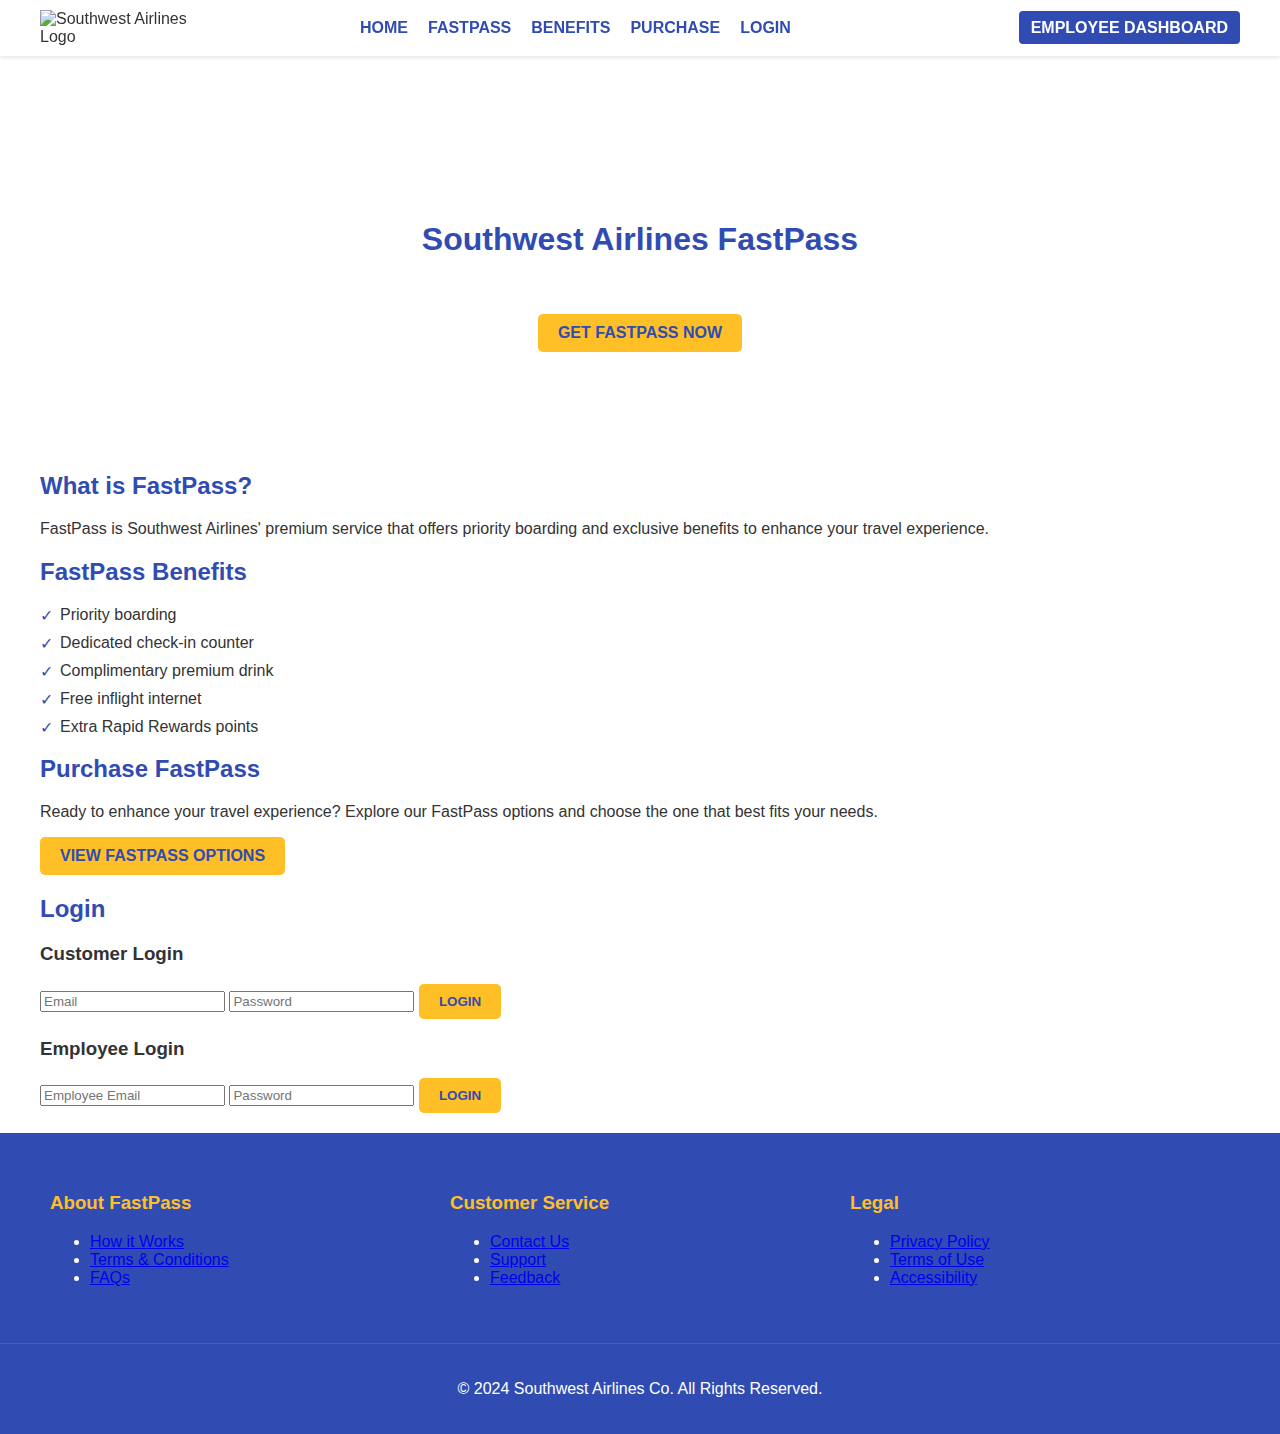
==== index.html @ 1331d0d9 "Add files via upload" ====
<!DOCTYPE html>
<html lang="en">
<head>
    <meta charset="UTF-8">
    <meta name="viewport" content="width=device-width, initial-scale=1.0">
    <title>Southwest Airlines - FastPass</title>
    <link rel="stylesheet" href="css.css">
</head>
<body>
    <header class="sticky-header">
        <div class="header-container">
            <div class="logo">
                <img src="Images/sw.png" alt="Southwest Airlines Logo">
            </div>
            <nav>
                <ul>
                    <li><a href="#home">Home</a></li>
                    <li><a href="#fastpass">FastPass</a></li>
                    <li><a href="#benefits">Benefits</a></li>
                    <li><a href="fastpass.html">Purchase</a></li>
                    <li><a href="#login" class="login-btn">Login</a></li>
                    <li><a href="employeedash.html" class="employee-dash-btn">Employee Dashboard</a></li>
                </ul>
            </nav>
        </div>
    </header>
    <main>
        <section id="hero">
            <h1>Southwest Airlines FastPass</h1>
            <p>Enjoy priority boarding and exclusive benefits with our FastPass.</p>
            <a href="fastpass.html" class="button">Get FastPass Now</a>
        </section>
        
        <section id="fastpass">
            <h2>What is FastPass?</h2>
            <p>FastPass is Southwest Airlines' premium service that offers priority boarding and exclusive benefits to enhance your travel experience.</p>
        </section>

        <section id="benefits">
            <h2>FastPass Benefits</h2>
            <ul>
                <li>Priority boarding</li>
                <li>Dedicated check-in counter</li>
                <li>Complimentary premium drink</li>
                <li>Free inflight internet</li>
                <li>Extra Rapid Rewards points</li>
            </ul>
        </section>

        <section id="purchase">
            <h2>Purchase FastPass</h2>
            <p>Ready to enhance your travel experience? Explore our FastPass options and choose the one that best fits your needs.</p>
            <a href="fastpass.html" class="button">View FastPass Options</a>
        </section>

        <section id="login">
            <h2>Login</h2>
            <div class="login-options">
                <div class="customer-login">
                    <h3>Customer Login</h3>
                    <form>
                        <input type="email" placeholder="Email" required>
                        <input type="password" placeholder="Password" required>
                        <button type="submit" class="button">Login</button>
                    </form>
                </div>
                <div class="employee-login">
                    <h3>Employee Login</h3>
                    <form action="employeedash.html" method="post">
                        <input type="email" placeholder="Employee Email" required>
                        <input type="password" placeholder="Password" required>
                        <button type="submit" class="button">Login</button>
                    </form>
                </div>
            </div>
        </section>
    </main>
    <footer>
        <div class="footer-container">
            <div class="footer-column">
                <h3>About FastPass</h3>
                <ul>
                    <li><a href="fastpass.html">How it Works</a></li>
                    <li><a href="#">Terms & Conditions</a></li>
                    <li><a href="#">FAQs</a></li>
                </ul>
            </div>
            <div class="footer-column">
                <h3>Customer Service</h3>
                <ul>
                    <li><a href="#">Contact Us</a></li>
                    <li><a href="#">Support</a></li>
                    <li><a href="#">Feedback</a></li>
                </ul>
            </div>
            <div class="footer-column">
                <h3>Legal</h3>
                <ul>
                    <li><a href="#">Privacy Policy</a></li>
                    <li><a href="#">Terms of Use</a></li>
                    <li><a href="#">Accessibility</a></li>
                </ul>
            </div>
        </div>
        <div class="footer-bottom">
            <p>&copy; 2024 Southwest Airlines Co. All Rights Reserved.</p>
        </div>
    </footer>
</body>
</html>
---- css.css ----
:root {
    --sw-blue: #304CB2;
    --sw-yellow: #FFBF27;
    --sw-red: #E32E36;
    --sw-gray: #737373;
    --sw-light-gray: #F5F5F5;
}

body {
    font-family: Arial, sans-serif;
    margin: 0;
    padding: 0;
    background-color: #FFFFFF;
    color: #333333;
    padding-top: 80px; 
}

/* Header styles */
.sticky-header {
    position: fixed;
    top: 0;
    left: 0;
    width: 100%;
    background-color: white;
    box-shadow: 0 2px 4px rgba(0,0,0,0.1);
    z-index: 1000;
}

.header-container {
    max-width: 1200px;
    margin: 0 auto;
    display: flex;
    justify-content: space-between;
    align-items: center;
    padding: 10px 20px;
}

.logo {
    width: 25%; 
    max-width: 150px; 
    min-width: 50px; 
}

.logo img {
    width: 100%;
    height: auto;
    display: block;
}

nav {
    width: 75%; 
}

nav ul {
    list-style-type: none;
    padding: 0;
    margin: 0;
    display: flex;
    justify-content: flex-end;
    align-items: center;
}

nav ul li {
    margin-left: 20px;
}

nav ul li a {
    color: var(--sw-blue);
    text-decoration: none;
    font-weight: bold;
    font-size: 16px;
    text-transform: uppercase;
}

nav ul li a:hover {
    color: var(--sw-yellow);
}

/* Employee Dashboard Button */
.employee-dash-btn {
    background-color: var(--sw-blue);
    color: white !important;
    padding: 8px 12px;
    border-radius: 4px;
    transition: background-color 0.3s ease;
}

.employee-dash-btn:hover {
    background-color: var(--sw-yellow);
    color: var(--sw-blue) !important;
}

nav ul li:last-child {
    margin-left: auto;
}

/* Main content styles */
main {
    max-width: 1200px;
    margin: 0 auto;
    padding: 20px;
}

h1, h2 {
    color: var(--sw-blue);
}

/* Hero section styles */
#hero {
    background-image: url('plane1.jpg');
    background-size: cover;
    background-position: center;
    color: white;
    text-align: center;
    padding: 100px 0;
}

.flight-search {
    background-color: rgba(255, 255, 255, 0.8);
    padding: 20px;
    border-radius: 5px;
    max-width: 800px;
    margin: 0 auto;
}

.flight-search form {
    display: flex;
    justify-content: space-between;
    flex-wrap: wrap;
}

.form-group {
    flex: 1 1 200px;
    margin: 10px;
}

.search-button {
    background-color: var(--sw-yellow);
    color: var(--sw-blue);
    border: none;
    padding: 10px 20px;
    font-weight: bold;
    cursor: pointer;
}

/* Button styles */
.button {
    background-color: var(--sw-yellow);
    color: var(--sw-blue);
    padding: 10px 20px;
    border: none;
    border-radius: 5px;
    font-weight: bold;
    text-transform: uppercase;
    text-decoration: none;
    display: inline-block;
}

.button:hover {
    background-color: #FFD257;
}

/* Search form styles */
.search-form {
    background-color: var(--sw-light-gray);
    padding: 20px;
    border-radius: 5px;
    margin-bottom: 20px;
}

.search-form input[type="text"] {
    padding: 10px;
    border: 1px solid var(--sw-gray);
    border-radius: 3px;
    width: 100%;
    box-sizing: border-box;
}

/* Benefits section */
#benefits ul {
    list-style-type: none;
    padding: 0;
}

#benefits li {
    margin-bottom: 10px;
    padding-left: 20px;
    position: relative;
}

#benefits li::before {
    content: "✓";
    color: var(--sw-blue);
    position: absolute;
    left: 0;
}

/* Contact section */
#contact p {
    margin-bottom: 20px;
}

/* Deals section styles */
#deals {
    /* Add styles for the deals section */
}

.deal-grid {
    /* Add styles for the deal grid */
    display: grid;
    grid-template-columns: repeat(auto-fit, minmax(250px, 1fr));
    gap: 20px;
}

/* Destinations section styles */
#destinations {
    /* Add styles for the destinations section */
}

.destination-carousel {
    /* Add styles for the destination carousel */
    display: flex;
    overflow-x: auto;
    scroll-snap-type: x mandatory;
    gap: 20px;
}

/* Footer styles */
footer {
    background-color: var(--sw-blue);
    color: #FFFFFF;
    padding: 20px 0;
}

.footer-container {
    display: flex;
    justify-content: space-between;
    max-width: 1200px;
    margin: 0 auto;
    padding: 20px;
}

.footer-column {
    flex: 1;
    margin: 0 10px;
}

.footer-column h3 {
    color: var(--sw-yellow);
}

.footer-bottom {
    border-top: 1px solid rgba(255, 255, 255, 0.1);
    padding-top: 20px;
    margin-top: 20px;
    text-align: center;
}

/* Accent colors */
.accent-red {
    color: var(--sw-red);
}

.accent-yellow {
    color: var(--sw-yellow);
}

/* Employee Dashboard Styles */
.dashboard-container {
    display: flex;
    flex-wrap: wrap;
    justify-content: space-around;
    padding: 20px;
}

.dashboard-card {
    background-color: var(--sw-light-gray);
    border-radius: 8px;
    padding: 20px;
    margin: 10px;
    width: calc(33% - 20px);
    box-shadow: 0 4px 6px rgba(0, 0, 0, 0.1);
}

.dashboard-card h2 {
    color: var(--sw-blue);
    margin-top: 0;
}

.dashboard-card ul {
    list-style-type: none;
    padding: 0;
}

.dashboard-card li {
    margin-bottom: 10px;
}

.logout-btn {
    background-color: var(--sw-red);
    color: white;
}

.logout-btn:hover {
    background-color: #ff4d4d;
}

/* Responsive design */
@media (max-width: 768px) {
    .header-container {
        flex-direction: column;
        align-items: flex-start;
    }

    .logo {
        width: 20%; 
        min-width: 40px;
        margin-bottom: 10px;
    }

    nav {
        width: 100%;
    }

    nav ul {
        flex-direction: column;
        align-items: flex-start;
    }

    nav ul li {
        margin-left: 0;
        margin-bottom: 10px;
    }

    nav ul li:last-child {
        margin-left: 0;
        margin-top: 10px;
    }

    .button {
        display: block;
        text-align: center;
        margin-bottom: 10px;
    }

    .flight-search form {
        flex-direction: column;
    }

    .form-group {
        margin: 5px 0;
    }

    .footer-container {
        flex-direction: column;
    }

    .footer-column {
        margin: 10px 0;
    }

    .dashboard-card {
        width: calc(50% - 20px);
    }

    .employee-dash-btn {
        display: inline-block;
    }
}

@media (max-width: 480px) {
    .dashboard-card {
        width: 100%;
    }
}


/* Employee Dashboard specific styles */
#verify-fastpass form {
    margin-bottom: 20px;
}

#verify-fastpass input[type="text"] {
    padding: 10px;
    width: 200px;
    margin-right: 10px;
}

#verification-result {
    margin-top: 20px;
    font-weight: bold;
}

.valid-fastpass {
    color: green;
}

.invalid-fastpass {
    color: red;
}

#employee-info p {
    margin: 10px 0;
}

#employee-info span {
    font-weight: bold;
}

/* Responsive adjustments */
@media (max-width: 768px) {
    #verify-fastpass input[type="text"] {
        width: 100%;
        margin-right: 0;
        margin-bottom: 10px;
    }

    #verify-fastpass button {
        width: 100%;
    }
}
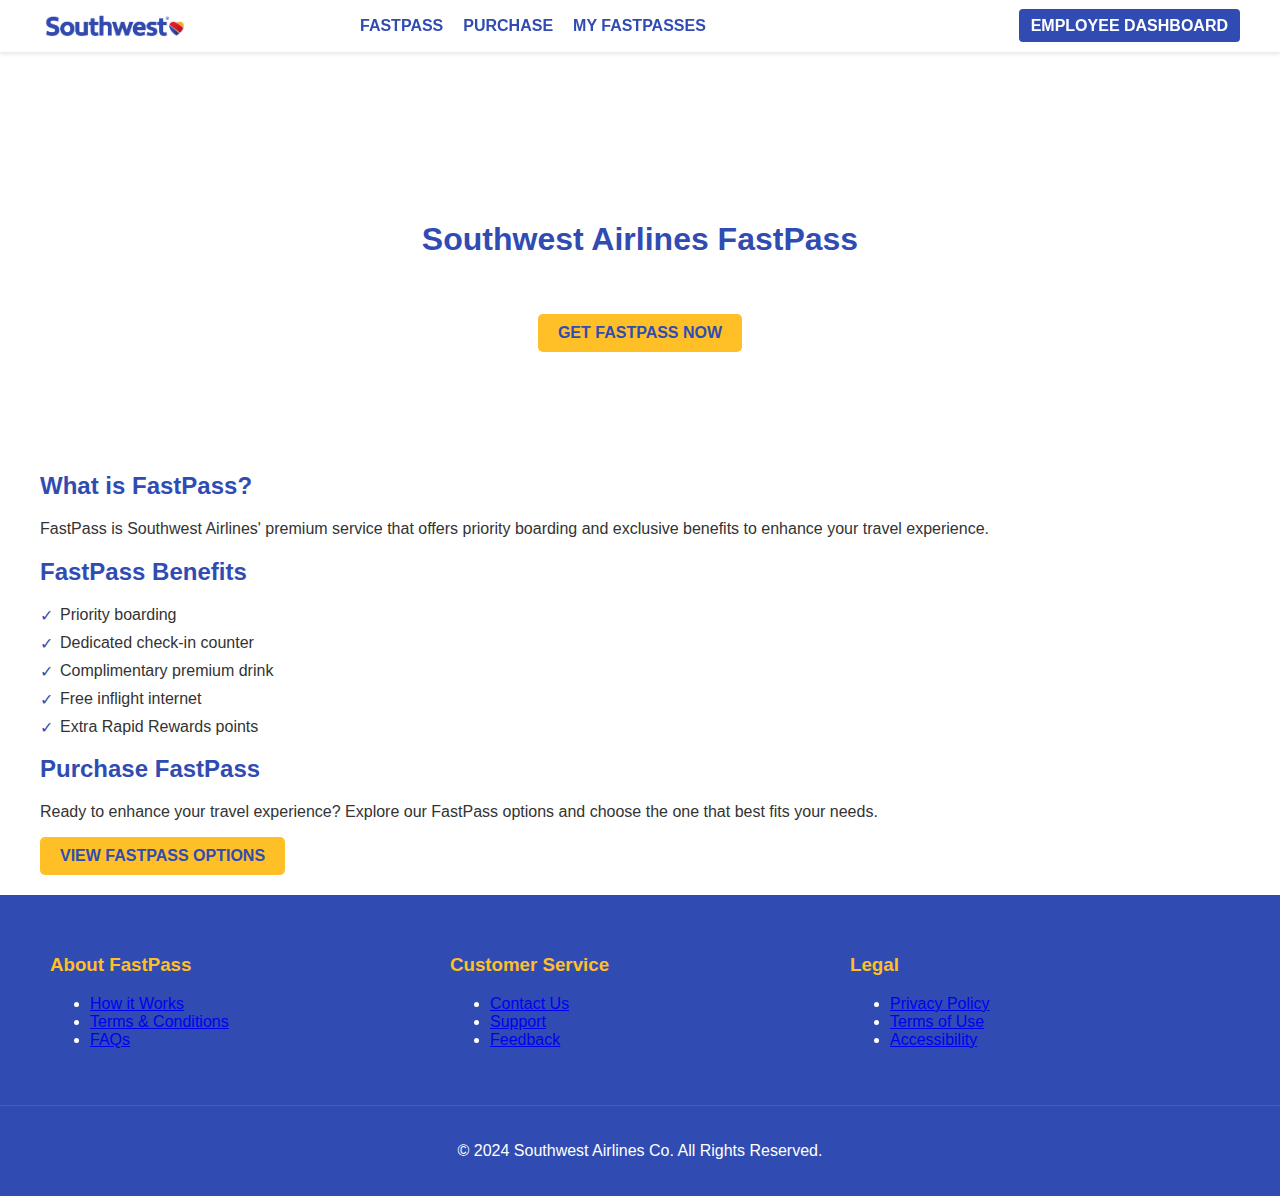
==== commit 98d6da13: "Update index.html" ====
--- a/index.html
+++ b/index.html
@@ -3,7 +3,7 @@
 <head>
     <meta charset="UTF-8">
     <meta name="viewport" content="width=device-width, initial-scale=1.0">
-    <title>Southwest Airlines - FastPass</title>
+    <title>Southwest Airlines - Home</title>
     <link rel="stylesheet" href="css.css">
 </head>
 <body>
@@ -14,11 +14,9 @@
             </div>
             <nav>
                 <ul>
-                    <li><a href="#home">Home</a></li>
-                    <li><a href="#fastpass">FastPass</a></li>
-                    <li><a href="#benefits">Benefits</a></li>
+                    <li><a href="index.html#fastpass">FastPass</a></li>
                     <li><a href="fastpass.html">Purchase</a></li>
-                    <li><a href="#login" class="login-btn">Login</a></li>
+                    <li><a href="my-fastpasses.html">My FastPasses</a></li>
                     <li><a href="employeedash.html" class="employee-dash-btn">Employee Dashboard</a></li>
                 </ul>
             </nav>
@@ -30,7 +28,7 @@
             <p>Enjoy priority boarding and exclusive benefits with our FastPass.</p>
             <a href="fastpass.html" class="button">Get FastPass Now</a>
         </section>
-        
+
         <section id="fastpass">
             <h2>What is FastPass?</h2>
             <p>FastPass is Southwest Airlines' premium service that offers priority boarding and exclusive benefits to enhance your travel experience.</p>
@@ -51,28 +49,6 @@
             <h2>Purchase FastPass</h2>
             <p>Ready to enhance your travel experience? Explore our FastPass options and choose the one that best fits your needs.</p>
             <a href="fastpass.html" class="button">View FastPass Options</a>
-        </section>
-
-        <section id="login">
-            <h2>Login</h2>
-            <div class="login-options">
-                <div class="customer-login">
-                    <h3>Customer Login</h3>
-                    <form>
-                        <input type="email" placeholder="Email" required>
-                        <input type="password" placeholder="Password" required>
-                        <button type="submit" class="button">Login</button>
-                    </form>
-                </div>
-                <div class="employee-login">
-                    <h3>Employee Login</h3>
-                    <form action="employeedash.html" method="post">
-                        <input type="email" placeholder="Employee Email" required>
-                        <input type="password" placeholder="Password" required>
-                        <button type="submit" class="button">Login</button>
-                    </form>
-                </div>
-            </div>
         </section>
     </main>
     <footer>
@@ -107,4 +83,4 @@
         </div>
     </footer>
 </body>
-</html>+</html>
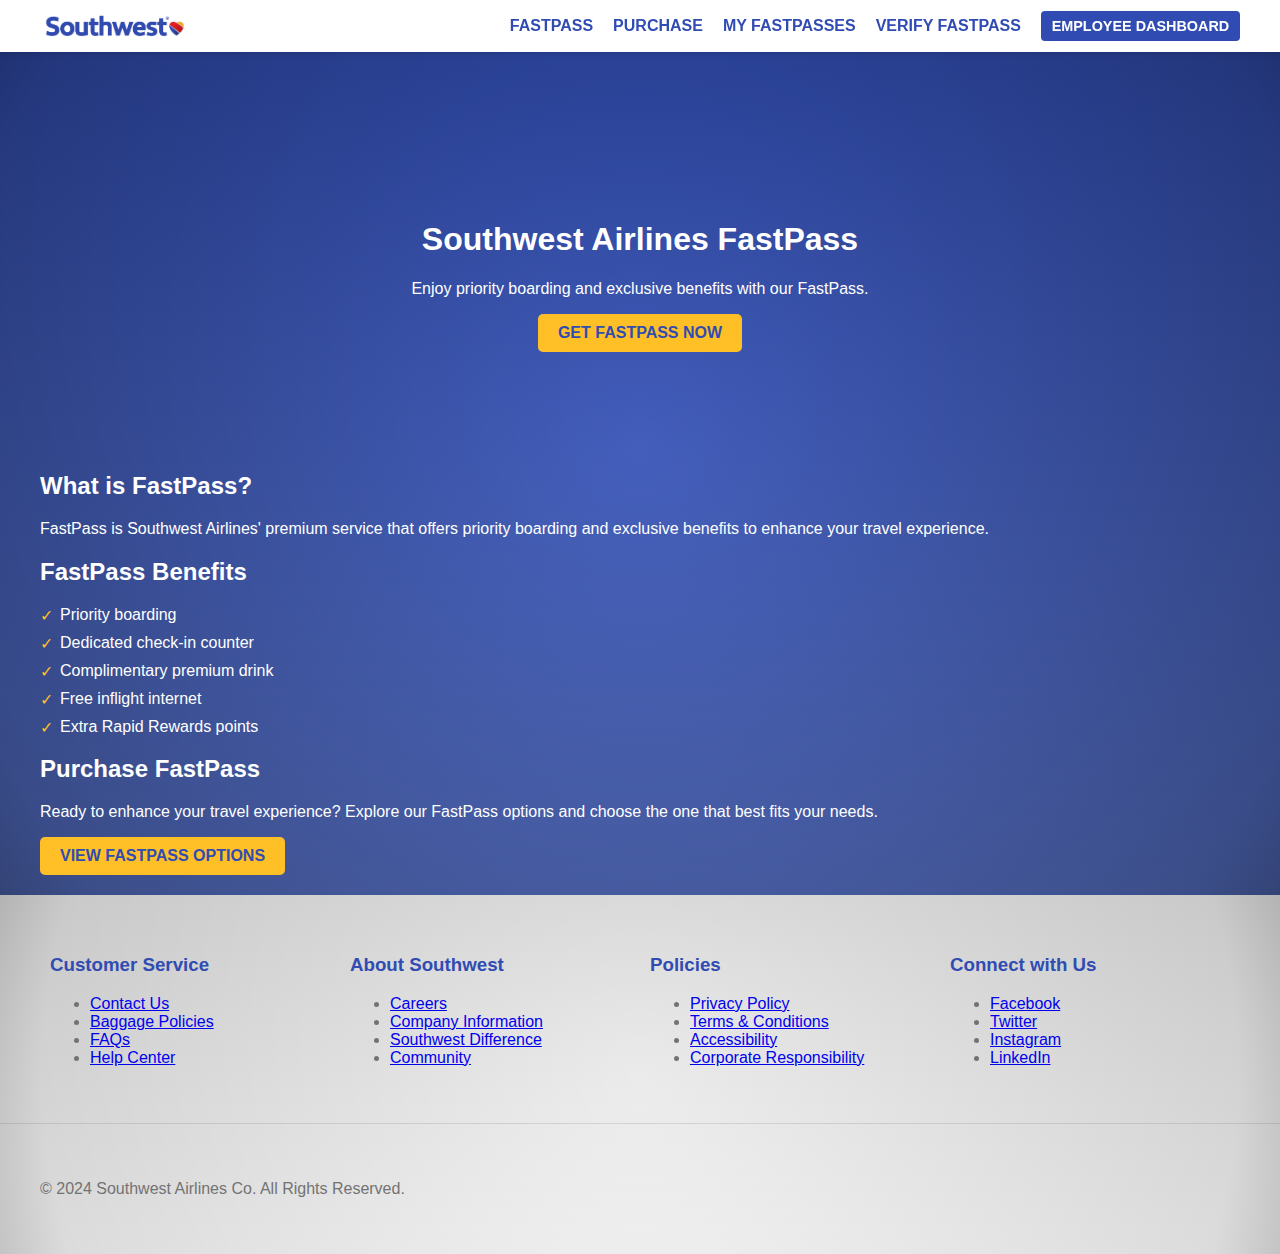
==== commit a80bbe67: "Add files via upload" ====
--- a/index.html
+++ b/index.html
@@ -4,7 +4,7 @@
     <meta charset="UTF-8">
     <meta name="viewport" content="width=device-width, initial-scale=1.0">
     <title>Southwest Airlines - Home</title>
-    <link rel="stylesheet" href="css.css">
+    <link rel="stylesheet" href="css.css"> 
 </head>
 <body>
     <header class="sticky-header">
@@ -17,6 +17,7 @@
                     <li><a href="index.html#fastpass">FastPass</a></li>
                     <li><a href="fastpass.html">Purchase</a></li>
                     <li><a href="my-fastpasses.html">My FastPasses</a></li>
+                    <li><a href="qrcodeverification.html">Verify FastPass</a></li>
                     <li><a href="employeedash.html" class="employee-dash-btn">Employee Dashboard</a></li>
                 </ul>
             </nav>
@@ -51,36 +52,99 @@
             <a href="fastpass.html" class="button">View FastPass Options</a>
         </section>
     </main>
+    <!--
+        <footer>
+            <div class="footer-container">
+                <div class="footer-column">
+                    <h3>About FastPass</h3>
+                    <ul>
+                        <li><a href="fastpass.html">How it Works</a></li>
+                        <li><a href="#">Terms & Conditions</a></li>
+                        <li><a href="#">FAQs</a></li>
+                    </ul>
+                </div>
+                <div class="footer-column">
+                    <h3>Customer Service</h3>
+                    <ul>
+                        <li><a href="#">Contact Us</a></li>
+                        <li><a href="#">Support</a></li>
+                        <li><a href="#">Feedback</a></li>
+                    </ul>
+                </div>
+                <div class="footer-column">
+                    <h3>Legal</h3>
+                    <ul>
+                        <li><a href="#">Privacy Policy</a></li>
+                        <li><a href="#">Terms of Use</a></li>
+                        <li><a href="#">Accessibility</a></li>
+                    </ul>
+                </div>
+            </div>
+
+            <div class="footer-bottom">
+                <p>&copy; 2024 Southwest Airlines Co. All Rights Reserved.</p>
+            </div>
+
+        </footer>-->
+
     <footer>
-        <div class="footer-container">
-            <div class="footer-column">
-                <h3>About FastPass</h3>
-                <ul>
-                    <li><a href="fastpass.html">How it Works</a></li>
-                    <li><a href="#">Terms & Conditions</a></li>
-                    <li><a href="#">FAQs</a></li>
-                </ul>
-            </div>
-            <div class="footer-column">
-                <h3>Customer Service</h3>
-                <ul>
-                    <li><a href="#">Contact Us</a></li>
-                    <li><a href="#">Support</a></li>
-                    <li><a href="#">Feedback</a></li>
-                </ul>
-            </div>
-            <div class="footer-column">
-                <h3>Legal</h3>
-                <ul>
-                    <li><a href="#">Privacy Policy</a></li>
-                    <li><a href="#">Terms of Use</a></li>
-                    <li><a href="#">Accessibility</a></li>
-                </ul>
+        <!-- Footer Top Section -->
+        <div class="footer-top">
+            <div class="footer-container">
+                <!-- Customer Service Section -->
+                <div class="footer-column">
+                    <h3>Customer Service</h3>
+                    <ul>
+                        <li><a href="https://www.southwest.com/contact-us">Contact Us</a></li>
+                        <li><a href="https://www.southwest.com/html/customer-service/baggage/">Baggage Policies</a></li>
+                        <li><a href="https://www.southwest.com/html/customer-service/faqs.html">FAQs</a></li>
+                        <li><a href="https://www.southwest.com/html/customer-service/">Help Center</a></li>
+                    </ul>
+                </div>
+
+                <!-- About Southwest Section -->
+                <div class="footer-column">
+                    <h3>About Southwest</h3>
+                    <ul>
+                        <li><a href="https://careers.southwestair.com/">Careers</a></li>
+                        <li><a href="https://www.southwest.com/html/about-southwest/">Company Information</a></li>
+                        <li><a href="https://www.southwest.com/html/southwest-difference/">Southwest Difference</a></li>
+                        <li><a href="https://community.southwest.com/">Community</a></li>
+                    </ul>
+                </div>
+
+                <!-- Policies Section -->
+                <div class="footer-column">
+                    <h3>Policies</h3>
+                    <ul>
+                        <li><a href="https://www.southwest.com/privacy-policy">Privacy Policy</a></li>
+                        <li><a href="https://www.southwest.com/html/terms-and-conditions/">Terms & Conditions</a></li>
+                        <li><a href="https://www.southwest.com/html/accessibility/">Accessibility</a></li>
+                        <li><a href="https://www.southwest.com/html/corporate-responsibility/">Corporate Responsibility</a></li>
+                    </ul>
+                </div>
+
+                <!-- Connect with Us Section -->
+                <div class="footer-column">
+                    <h3>Connect with Us</h3>
+                    <ul class="social-media">
+                        <li><a href="https://www.facebook.com/SouthwestAir" target="_blank">Facebook</a></li>
+                        <li><a href="https://twitter.com/SouthwestAir" target="_blank">Twitter</a></li>
+                        <li><a href="https://www.instagram.com/southwestair/" target="_blank">Instagram</a></li>
+                        <li><a href="https://www.linkedin.com/company/southwest-airlines" target="_blank">LinkedIn</a></li>
+                    </ul>
+                </div>
             </div>
         </div>
+
+        <!-- Footer Bottom Section -->
         <div class="footer-bottom">
-            <p>&copy; 2024 Southwest Airlines Co. All Rights Reserved.</p>
+            <div class="footer-container">
+                <p>&copy; 2024 Southwest Airlines Co. All Rights Reserved.</p>
+            </div>
         </div>
     </footer>
+
+
 </body>
 </html>
--- a/css.css
+++ b/css.css
@@ -10,9 +10,11 @@
     font-family: Arial, sans-serif;
     margin: 0;
     padding: 0;
-    background-color: #FFFFFF;
-    color: #333333;
-    padding-top: 80px; 
+    color: white;
+    padding-top: 80px;
+    background: radial-gradient(circle at center, transparent 0%, rgba(0, 0, 0, 0.3) 90%, rgba(0, 0, 0, 0.4) 100%), linear-gradient(to bottom, #304CB2, #5670C5);
+    background-attachment: fixed;
+    min-height: 100vh;
 }
 
 /* Header styles */
@@ -24,6 +26,7 @@
     background-color: white;
     box-shadow: 0 2px 4px rgba(0,0,0,0.1);
     z-index: 1000;
+    color: var(--sw-blue);
 }
 
 .header-container {
@@ -36,73 +39,80 @@
 }
 
 .logo {
-    width: 25%; 
-    max-width: 150px; 
-    min-width: 50px; 
-}
-
-.logo img {
-    width: 100%;
+    width: 25%;
+    max-width: 150px;
+    min-width: 50px;
+}
+
+    .logo img {
+        width: 100%;
+        height: auto;
+        display: block;
+    }
+
+nav {
+    width: 75%;
+    display: flex;
+    align-items: center;
+    justify-content: flex-end;
+}
+
+    nav ul {
+        list-style-type: none;
+        padding: 0;
+        margin: 0;
+        display: flex;
+        align-items: center;
+    }
+
+        nav ul li {
+            margin-left: 20px;
+        }
+
+            nav ul li a {
+                color: var(--sw-blue);
+                text-decoration: none;
+                font-weight: bold;
+                font-size: 16px;
+                text-transform: uppercase;
+            }
+
+                nav ul li a:hover {
+                    color: var(--sw-yellow);
+                }
+
+/* New styles for plane2.png */
+.plane-icon {
+    width: 30px;
     height: auto;
-    display: block;
-}
-
-nav {
-    width: 75%; 
-}
-
-nav ul {
-    list-style-type: none;
-    padding: 0;
-    margin: 0;
-    display: flex;
-    justify-content: flex-end;
-    align-items: center;
-}
-
-nav ul li {
-    margin-left: 20px;
-}
-
-nav ul li a {
-    color: var(--sw-blue);
-    text-decoration: none;
-    font-weight: bold;
-    font-size: 16px;
-    text-transform: uppercase;
-}
-
-nav ul li a:hover {
-    color: var(--sw-yellow);
+    margin: 0 15px;
 }
 
 /* Employee Dashboard Button */
 .employee-dash-btn {
     background-color: var(--sw-blue);
     color: white !important;
-    padding: 8px 12px;
+    padding: 7.2px 10.8px;
     border-radius: 4px;
     transition: background-color 0.3s ease;
-}
-
-.employee-dash-btn:hover {
-    background-color: var(--sw-yellow);
-    color: var(--sw-blue) !important;
-}
-
-nav ul li:last-child {
-    margin-left: auto;
-}
+    font-size: 14.4px;
+}
+
+    .employee-dash-btn:hover {
+        background-color: var(--sw-yellow);
+        color: var(--sw-blue) !important;
+    }
 
 /* Main content styles */
 main {
     max-width: 1200px;
     margin: 0 auto;
     padding: 20px;
+    color: white;
 }
 
 h1, h2 {
-    color: var(--sw-blue);
+    color: white;
 }
 
 /* Hero section styles */
@@ -123,11 +133,11 @@
     margin: 0 auto;
 }
 
-.flight-search form {
-    display: flex;
-    justify-content: space-between;
-    flex-wrap: wrap;
-}
+    .flight-search form {
+        display: flex;
+        justify-content: space-between;
+        flex-wrap: wrap;
+    }
 
 .form-group {
     flex: 1 1 200px;
@@ -156,9 +166,9 @@
     display: inline-block;
 }
 
-.button:hover {
-    background-color: #FFD257;
-}
+    .button:hover {
+        background-color: #FFD257;
+    }
 
 /* Search form styles */
 .search-form {
@@ -168,13 +178,13 @@
     margin-bottom: 20px;
 }
 
-.search-form input[type="text"] {
-    padding: 10px;
-    border: 1px solid var(--sw-gray);
-    border-radius: 3px;
-    width: 100%;
-    box-sizing: border-box;
-}
+    .search-form input[type="text"] {
+        padding: 10px;
+        border: 1px solid var(--sw-gray);
+        border-radius: 3px;
+        width: 100%;
+        box-sizing: border-box;
+    }
 
 /* Benefits section */
 #benefits ul {
@@ -188,12 +198,12 @@
     position: relative;
 }
 
-#benefits li::before {
-    content: "✓";
-    color: var(--sw-blue);
-    position: absolute;
-    left: 0;
-}
+    #benefits li::before {
+        content: "✓";
+        color: var(--sw-yellow);
+        position: absolute;
+        left: 0;
+    }
 
 /* Contact section */
 #contact p {
@@ -206,7 +216,6 @@
 }
 
 .deal-grid {
-    /* Add styles for the deal grid */
     display: grid;
     grid-template-columns: repeat(auto-fit, minmax(250px, 1fr));
     gap: 20px;
@@ -218,7 +227,6 @@
 }
 
 .destination-carousel {
-    /* Add styles for the destination carousel */
     display: flex;
     overflow-x: auto;
     scroll-snap-type: x mandatory;
@@ -227,8 +235,8 @@
 
 /* Footer styles */
 footer {
-    background-color: var(--sw-blue);
-    color: #FFFFFF;
+    background: radial-gradient(circle at center, transparent 0%, rgba(0, 0, 0, 0.1) 90%, rgba(0, 0, 0, 0.2) 100%), linear-gradient(to bottom, #e0e0e0, #f5f5f5);
+    color: var(--sw-gray);
     padding: 20px 0;
 }
 
@@ -245,12 +253,12 @@
     margin: 0 10px;
 }
 
-.footer-column h3 {
-    color: var(--sw-yellow);
-}
+    .footer-column h3 {
+        color: var(--sw-blue);
+    }
 
 .footer-bottom {
-    border-top: 1px solid rgba(255, 255, 255, 0.1);
+    border-top: 1px solid rgba(0, 0, 0, 0.1);
     padding-top: 20px;
     margin-top: 20px;
     text-align: center;
@@ -278,22 +286,46 @@
     border-radius: 8px;
     padding: 20px;
     margin: 10px;
-    width: calc(33% - 20px);
-    box-shadow: 0 4px 6px rgba(0, 0, 0, 0.1);
-}
-
-.dashboard-card h2 {
-    color: var(--sw-blue);
-    margin-top: 0;
-}
-
-.dashboard-card ul {
-    list-style-type: none;
-    padding: 0;
-}
-
-.dashboard-card li {
-    margin-bottom: 10px;
+    width: calc(50% - 20px);
+    box-shadow: 0 4px 6px rgba(0,0,0,0.1);
+}
+
+    .dashboard-card h2 {
+        color: var(--sw-blue);
+        margin-top: 0;
+    }
+
+#employee-info p {
+    color: black;
+    margin: 10px 0;
+}
+
+#employee-info span {
+    font-weight: bold;
+    color: black;
+}
+
+#verify-fastpass form {
+    margin-bottom: 20px;
+}
+
+#verify-fastpass input[type="text"] {
+    padding: 10px;
+    width: 200px;
+    margin-right: 10px;
+}
+
+#verification-result {
+    margin-top: 20px;
+    font-weight: bold;
+}
+
+.valid-fastpass {
+    color: green;
+}
+
+.invalid-fastpass {
+    color: red;
 }
 
 .logout-btn {
@@ -301,9 +333,9 @@
     color: white;
 }
 
-.logout-btn:hover {
-    background-color: #ff4d4d;
-}
+    .logout-btn:hover {
+        background-color: #ff4d4d;
+    }
 
 /* Responsive design */
 @media (max-width: 768px) {
@@ -313,28 +345,29 @@
     }
 
     .logo {
-        width: 20%; 
+        width: 20%;
         min-width: 40px;
         margin-bottom: 10px;
     }
 
     nav {
         width: 100%;
-    }
-
-    nav ul {
         flex-direction: column;
         align-items: flex-start;
     }
 
-    nav ul li {
-        margin-left: 0;
-        margin-bottom: 10px;
-    }
-
-    nav ul li:last-child {
-        margin-left: 0;
-        margin-top: 10px;
+        nav ul {
+            flex-direction: column;
+            align-items: flex-start;
+        }
+
+            nav ul li {
+                margin-left: 0;
+                margin-bottom: 10px;
+            }
+
+    .plane-icon {
+        margin: 10px 0;
     }
 
     .button {
@@ -360,12 +393,22 @@
     }
 
     .dashboard-card {
-        width: calc(50% - 20px);
+        width: 100%;
     }
 
     .employee-dash-btn {
         display: inline-block;
     }
+
+    #verify-fastpass input[type="text"] {
+        width: 100%;
+        margin-right: 0;
+        margin-bottom: 10px;
+    }
+
+    #verify-fastpass button {
+        width: 100%;
+    }
 }
 
 @media (max-width: 480px) {
@@ -373,49 +416,3 @@
         width: 100%;
     }
 }
-
-
-/* Employee Dashboard specific styles */
-#verify-fastpass form {
-    margin-bottom: 20px;
-}
-
-#verify-fastpass input[type="text"] {
-    padding: 10px;
-    width: 200px;
-    margin-right: 10px;
-}
-
-#verification-result {
-    margin-top: 20px;
-    font-weight: bold;
-}
-
-.valid-fastpass {
-    color: green;
-}
-
-.invalid-fastpass {
-    color: red;
-}
-
-#employee-info p {
-    margin: 10px 0;
-}
-
-#employee-info span {
-    font-weight: bold;
-}
-
-/* Responsive adjustments */
-@media (max-width: 768px) {
-    #verify-fastpass input[type="text"] {
-        width: 100%;
-        margin-right: 0;
-        margin-bottom: 10px;
-    }
-
-    #verify-fastpass button {
-        width: 100%;
-    }
-}